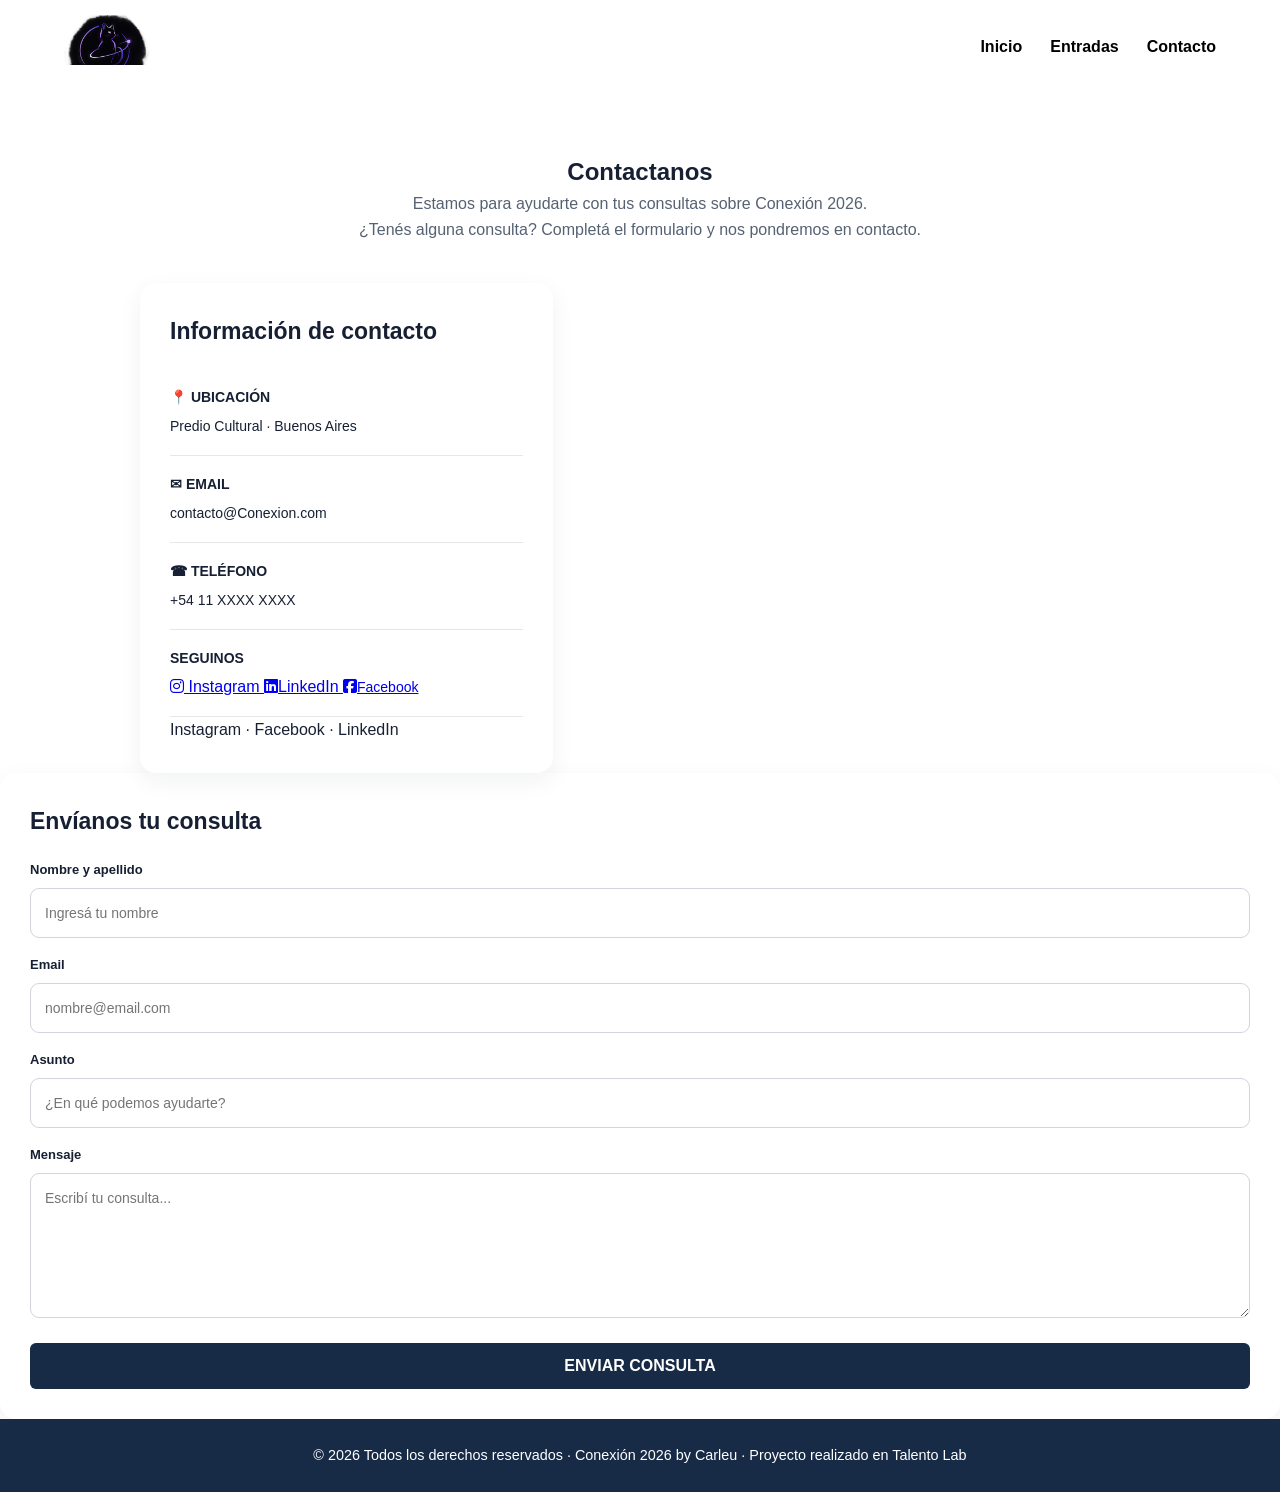
==== contacto.html @ f3ded73e "Update contacto.html" ====
<!DOCTYPE html>
<html lang="es">

<head>
    <meta charset="UTF-8">
    <meta name="viewport" content="width=device-width, initial-scale=1.0">
    <title>Contacto | Conexión 2026</title>
    <link rel="icon" type="logo/png" href="img/logo2.png">
    <link rel="stylesheet" href="style.css">
    <link rel="stylesheet" href="https://cdnjs.cloudflare.com/ajax/libs/font-awesome/6.5.2/css/all.min.css">
</head>

<body>
    <div class="pagina">
        <header>
            <div class="logo"><img src="img/logo2.png" alt="Conexión 2026" class="logo-img"></div>

            <!-- MENÚ DE NAVEGACIÓN -->
            <nav class="menu">
                <ul class="flex-menu">
                    <li><a href="index.html">Inicio</a></li>
                    <li><a href="entrada.html">Entradas</a></li>
                    <li><a href="contacto.html">Contacto</a></li>
                </ul>
            </nav>
        </header>
        <main>
            <section class="contactanos">
                <div class="contactanos-contenido">
                    <h1>Contactanos</h1>
                    <p>Estamos para ayudarte con tus consultas sobre Conexión 2026.</p>

                    <p>
                        ¿Tenés alguna consulta?
                        Completá el formulario y nos pondremos en contacto.
                    </p>
                </div>
            </section>



            <div class="contact-grid">

                <section class="info">
                    <h2>Información de contacto</h2>

                    <div class="info-item">
                        <strong>📍 UBICACIÓN</strong>
                        <span>Predio Cultural · Buenos Aires</span>
                    </div>

                    <div class="info-item">
                        <strong>✉ EMAIL</strong>
                        <span>contacto@Conexion.com</span>
                    </div>

                    <div class="info-item">
                        <strong>☎ TELÉFONO</strong>
                        <span>+54 11 XXXX XXXX</span>
                    </div>

                    <div class="info-item">
                        <strong>SEGUINOS</strong>
                        <a href="https://www.instagram.com/" target="_blank">
                            <i class="fa-brands fa-instagram"></i> Instagram
                        </a>
                        <a href="https://www.linkedin.com/" target="_blank">
                            <i class="fa-brands fa-linkedin"></i>LinkedIn
                        </a>
                        <a href="https://www.facebook.com/" target="_blank">
                            <i class="fa-brands fa-square-facebook"></i><span>Facebook</span>
                        </a>
                    </div>
                        <span>Instagram · Facebook · LinkedIn</span>
                    </div>


                </section>

                <section class="form">
                    <h2>Envíanos tu consulta</h2>

                    <form id="contactForm" action="https://formspree.io/f/xgavrzdl" method="POST">
                        <div class="field">
                            <label for="name">Nombre y apellido</label>
                            <input id="name" name="name" type="text" placeholder="Ingresá tu nombre" required>
                        </div>

                        <div class="field">
                            <label for="email">Email</label>
                            <input id="email" name="email" type="email" placeholder="nombre@email.com" required>
                        </div>

                        <div class="field">
                            <label for="subject">Asunto</label>
                            <input id="subject" name="subject" type="text" placeholder="¿En qué podemos ayudarte?" required>
                        </div>

                        <div class="field">
                            <label for="messageText">Mensaje</label>
                            <textarea id="messageText" placeholder="Escribí tu consulta..." required></textarea>
                        </div>

                        <button class="submit" type="submit">ENVIAR CONSULTA</button>

                        <div id="message">
                            Tu consulta fue registrada correctamente.
                        </div>
                    </form>
                    
                </section>

            </div>
        </main>

        <footer>
            <p>© 2026 Todos los derechos reservados · Conexión 2026 by Carleu · Proyecto realizado en Talento Lab</p>
        </footer>

    </div>

</body>

</html>
---- style.css ----
/* ESTILOS GENERALES*/
* {
    box-sizing: border-box;
    margin: 0;
    padding: 0;
}
html{
    scroll-behavior: smooth;
}

body {
    font-family: "Roboto", sans-serif;
    background-color: #f4f6f8;
    color: #172033;
    line-height: 1.6;
}
.pagina {
    width: 100%;
    max-width: 1400px;
    margin: 0 auto;
    background-color: white;
    min-height: 100vh;
}

/*HEADER*/
header {
    background-color: #ffffff;
    color: rgb(255, 254, 254);
    padding: 15px 5%;
    display: flex;
    align-items: center;
    justify-content: space-between;
}

.logo {
    font-size: 1.8rem;
    font-weight: bold;
}

.logo-img {
    height: 50px;

}

/* MENÚ*/
.menu {
    display: block;
}

.flex-menu {
    display: flex;
    list-style: none;
    gap: 28px;
}

.flex-menu a {
    color: rgb(0, 0, 0);
    text-decoration: none;
    font-weight: 600;
    transition: opacity 0.2s ease;
}

.flex-menu a:hover {
    opacity: 0.7;
}


/* CONTENIDO GENERAL*/
.main {
    width: 100%;
}


/* PÁGINA DE INICIO*/
.hero {
    width: 100%;
    min-height: 650px;
    display: flex;
    flex-direction: row;
    background-color: #172a46;
    color: white;
    overflow: hidden;
}
 

.hero-content {
    width: 55%;
    display: flex;
    flex-direction: column;
    justify-content: center;
    align-items: flex-start;
    text-align: left;
    padding: 70px 7%;
}

.etiqueta {
    margin-bottom: 22px;
    font-size: 0.85rem;
    letter-spacing: 2px;
    font-weight:bold;
    opacity: 0.8;
}

.hero h1 {
    font-size: clamp(2.5rem, 5vw, 6rem);
    line-height: 0.95;
    margin-bottom: 28px;
}

.hero h1 span {
    color: #b9a7ff;
}

.descripcion {
    font-size: 1.1rem;
    max-width: 520px;
    margin-bottom: 32px;
    opacity: 0.9;
}

.botones {
    display: flex;
    justify-content: flex-end;
    gap: 15px;
    flex-wrap: wrap;
}

.btn {
    display: inline-block;
    padding: 14px 25px;
    border-radius: 6px;
    text-decoration: none;
    font-weight: bold;
    transition: transform 0.2s ease,
    opacity 0.2s ease;
}
.btn:hover{
    transform: translateY(-2px);
    opacity: 0.9;
}
.btn-principal {
    background-color: white;
    color: #172a46;
}

.btn-secundario {
    border: 1px solid white;
    color: white;
}

.datos-evento {
    display: flex;
    justify-content: flex-start;
    gap: 50px;
    margin-top: 45px;
}

.datos-evento div {
    display: flex;
    flex-direction: column;
    gap: 3px;
}

.datos-evento strong {
    font-size: 0.85rem;
    letter-spacing: 0.5px;
}
.datos-evento span {
    opacity: 0.7;
    font-size: 0.9rem;
}
/*IMAGEN DEL HERO*/
.hero-imagen {
    width: 45%;
    min-height: 650px;
}
.hero-imagen img {
    width: 100%;
    height: 100%;
    display: block;
    object-fit: cover;
    object-position: center;
}
/* INFORMACIÓN DEL INICIO*/
.informacion {
    padding: 100px 10%;

    background-color: white;

    text-align: center;
}

.informacion-contenido {
    max-width: 750px;

    margin: 0 auto;
}

.seccion-etiqueta {
    margin-bottom: 15px;

    font-size: 0.8rem;

    letter-spacing: 2px;

    font-weight: bold;

    color: #5f6b7a;
}

.informacion h2 {
    font-size: clamp(2rem, 4vw, 3.5rem);

    line-height: 1.1;

    margin-bottom: 25px;

    color: #172033;
}

.informacion p {
    max-width: 650px;

    margin: 0 auto 18px;

    color: #566173;

    font-size: 1.05rem;
}

.link-contacto {
    display: inline-block;

    margin-top: 20px;

    color: #172a46;

    font-weight: bold;

    text-decoration: none;

    border-bottom: 1px solid #172a46;

    padding-bottom: 3px;
}

.link-contacto:hover {
    opacity: 0.7;
}


/* =========================================
   PÁGINA DE ENTRADAS
========================================= */
.banner {
    background: linear-gradient(135deg, #2d4f82, #06224b);
    color: white;
    text-align: center;
    padding: 65px 20px 60px;
}


.banner-etiqueta {
    margin-bottom: 12px;
    font-size: 0.85rem;
    letter-spacing: 2px;
    font-weight: bold;
    color: #b9a7ff;
}


.banner h1 {
    font-size: clamp(2.2rem, 5vw, 3.5rem);
    margin-bottom: 18px;
}


.banner-descripcion {
    max-width: 700px;
    margin: 0 auto 28px;
    font-size: 1.05rem;
    line-height: 1.6;
    color: #ffffff;
}


.banner-datos {
    display: flex;
    justify-content: center;
    align-items: stretch;
    gap: 20px;
    max-width: 900px;
    margin: 0 auto;
}


.banner-datos div {
    min-width: 200px;
    padding: 15px 20px;
    border: 1px solid rgba(255, 255, 255, 0.25);
    border-radius: 8px;
    background-color: rgba(255, 255, 255, 0.08);
}


.banner-datos strong {
    display: block;
    margin-bottom: 5px;
    font-size: 0.85rem;
    letter-spacing: 1px;
}


.banner-datos span {
    font-size: 0.95rem;
}

.span h4
.main {
    background-color: white;
}

.entrada {
    padding: 80px 7%;
    text-align: center;
}

.entrada h1 {
    color: #172033;
    font-size: clamp(2rem, 5vw, 3.5rem);
    margin-bottom: 15px;
}

.intro {
    color: #566173;
    margin-bottom: 45px;
}

.entradas-container {
    display: flex;
    justify-content: center;
    gap: 30px;
    max-width: 900px;
    margin: 0 auto;
}

.entrada-card {
    width: 100%;
    max-width: 380px;

    padding: 35px;

    background-color: #f5f6f8;

    border: 1px solid #e1e4e8;

    border-radius: 10px;

    text-align: left;
}

.entrada-card h2 {
    color: #172a46;
    margin-bottom: 15px;
}

.entrada-card .descripcion {
    color: #566173;
    font-size: 1rem;
    margin-bottom: 20px;
}

.precio {
    color: #172a46;

    font-size: 1.8rem;

    font-weight: bold;

    margin-bottom: 25px;
}

.entrada-card label {
    display: block;

    color: #172033;

    font-weight: bold;

    margin-bottom: 8px;
}

.entrada-card input {
    width: 100%;

    padding: 12px;

    border: 1px solid #cdd2d8;

    border-radius: 6px;

    margin-bottom: 15px;
}

.entrada-card button {
    width: 100%;

    padding: 13px;

    border: none;

    border-radius: 6px;

    background-color: #172a46;

    color: white;

    font-weight: bold;

    cursor: pointer;
}

.entrada-card button:hover {
    opacity: 0.85;
}


/* =========================================
   PÁGINA DE CONTACTO
========================================= */

.contactanos-contenido {
    max-width: 750px;

    margin: 0 auto;
}
.contactanos{
  background-color: #ffffff;
  color: #172033;
  text-align: center;
  padding: 60px 20px 40px;
  border-botton: 1px solid #e1e4e8;
}

.contactanos h1 {
    color: #172033;
}
.contactanos p {
    color: #566173;
}

.contact-grid {
  display: grid;
  grid-template-columns: .85fr 1.15fr;
  gap: 28px;
  align-items: start;
  max-width:1000px;
  margin: 0 auto;
}

.info,
.form {
  background: rgb(255, 255, 255);
  border-radius: 16px;
  padding: 30px;
  box-shadow: 0 8px 24px rgba(11, 31, 58, .06);
}

.info h2,
.form h2 {
  color: var(--dark);
  font-size: 23px;
  margin-bottom: 20px;
}

.info-item {
  padding: 17px 0;
  border-bottom: 1px solid #e5e7eb;
}

.info-item:last-child {
  border-bottom: 0;
}

.info-item strong {
  display: block;
  color: var(--blue);
  margin-bottom: 4px;
  font-size: 14px;
}

.info-item span {
  color: var(--muted);
  font-size: 14px;
}

.field {
  margin-bottom: 17px;
}

label {
  display: block;
  margin-bottom: 7px;
  font-size: 13px;
  font-weight: 700;
  color: var(--text);
}

input,
textarea {
  width: 100%;
  border: 1px solid #d1d5db;
  border-radius: 9px;
  padding: 13px 14px;
  font: inherit;
  font-size: 14px;
  outline: none;
  background: white;
}

input:focus,
textarea:focus {
  border-color: var(--violet);
  box-shadow: 0 0 0 3px rgba(108, 99, 255, .12);
}

textarea {
  min-height: 145px;
  resize: vertical;
}

.submit {
    display: block;
  width: 100%;
  padding: 14px 25px;
  margin-top: 15px;
  border: none;
  border-radius: 6px;
  background-color: #172a46;
  color: white;

  font-size: 1rem;
  font-weight: bold;
  cursor: pointer;
  text-align: center;
}

.submit:hover {
  opacity: 0.85;
}

#message {
  display: none;
  margin-top: 15px;
  padding: 12px;
  border-radius: 6px;
  background-color: #eef1f5;
  color: #172033;
  font-size: 14px;
  text-align: center;
}
/* =========================================
   FOOTER
========================================= */

footer {
    background-color: #172a46;

    color: white;

    text-align: center;

    padding: 25px 5%;

    font-size: 0.9rem;
}


/* =========================================
   RESPONSIVE
========================================= */

@media (max-width: 900px) {
    .header {
        padding: 16px 5%;
        flex-direction: column;
        gap: 15px;
    }
    .header {
        padding: 16px 5%;
        flex-direction: column;
        gap: 15px;
    }

    .hero {
        min-height: auto;
    }

    .hero-content {
        padding: 60px 6%;
    }

    .datos-evento {
        gap: 30px;
    }

    .flex-menu {
        gap: 15px;
    }

    .entrada {
        padding: 45px 5%;
    }

    .entrada h1 {
        font-size: 2.1rem;
        padding: 60px 7%;
    }

    .entradas-container {
        flex-direction: column;
        align-items: center;
    }   

    .entrada-card {
        max-width: 100%;
    }

    .contacto {
        padding: 60px 7%;
    }
    .contact-grid {
    grid-template-columns: 1fr;
  }

}


/* =========================================
   CELULARES
========================================= */

@media (max-width: 700px) {

    .pagina {
        width: 100%;
    }


    /* HEADER */

    header {
        padding: 18px 5%;

        flex-direction: column;

        gap: 15px;
    }

    .flex-menu {
        gap: 18px;
    }


    /* HERO */

    .hero {
        flex-direction: column;

        min-height: auto;
    }

    .hero-content {
        width: 100%;

        order: 2;

        padding: 55px 7%;

        align-items: flex-start;

        text-align: left;
    }

    .hero h1 {
        font-size: clamp(2.5rem, 12vw, 4rem);
    }

    .hero-imagen {
        width: 100%;

        order: 1;

        min-height: 350px;

        height: 350px;
    }

    .hero-imagen img {
        height: 350px;
    }


    /* BOTONES */

    .botones {
        width: 100%;

        flex-direction: column;

        align-items: stretch;
    }

    .btn {
        width: 100%;

        text-align: center;
    }


    /* DATOS */

    .datos-evento {
        width: 100%;

        flex-direction: column;

        gap: 20px;

        margin-top: 35px;
    }


    /* INFORMACIÓN */

    .informacion {
        padding: 70px 7%;
    }

    .informacion h2 {
        font-size: 2.2rem;
    }

    /*entrada*/
    .entrada-card {
        width: 100%;

        order: 1;

        padding: 55px 7%;

        align-items: flex-start;

        text-align: left;
    }
    
    .banner {
        padding: 50px 7%;
    }


    .banner h1 {
        font-size: 2.3rem;
    }


    .banner-descripcion {
        font-size: 1rem;
        margin-bottom: 25px;
    }


    .banner-datos {
        flex-direction: column;
        gap: 12px;
    }


    .banner-datos div {
        width: 100%;
        min-width: auto;
    }


    /* FOOTER */

    footer {
        padding: 22px 5%;
    }

}
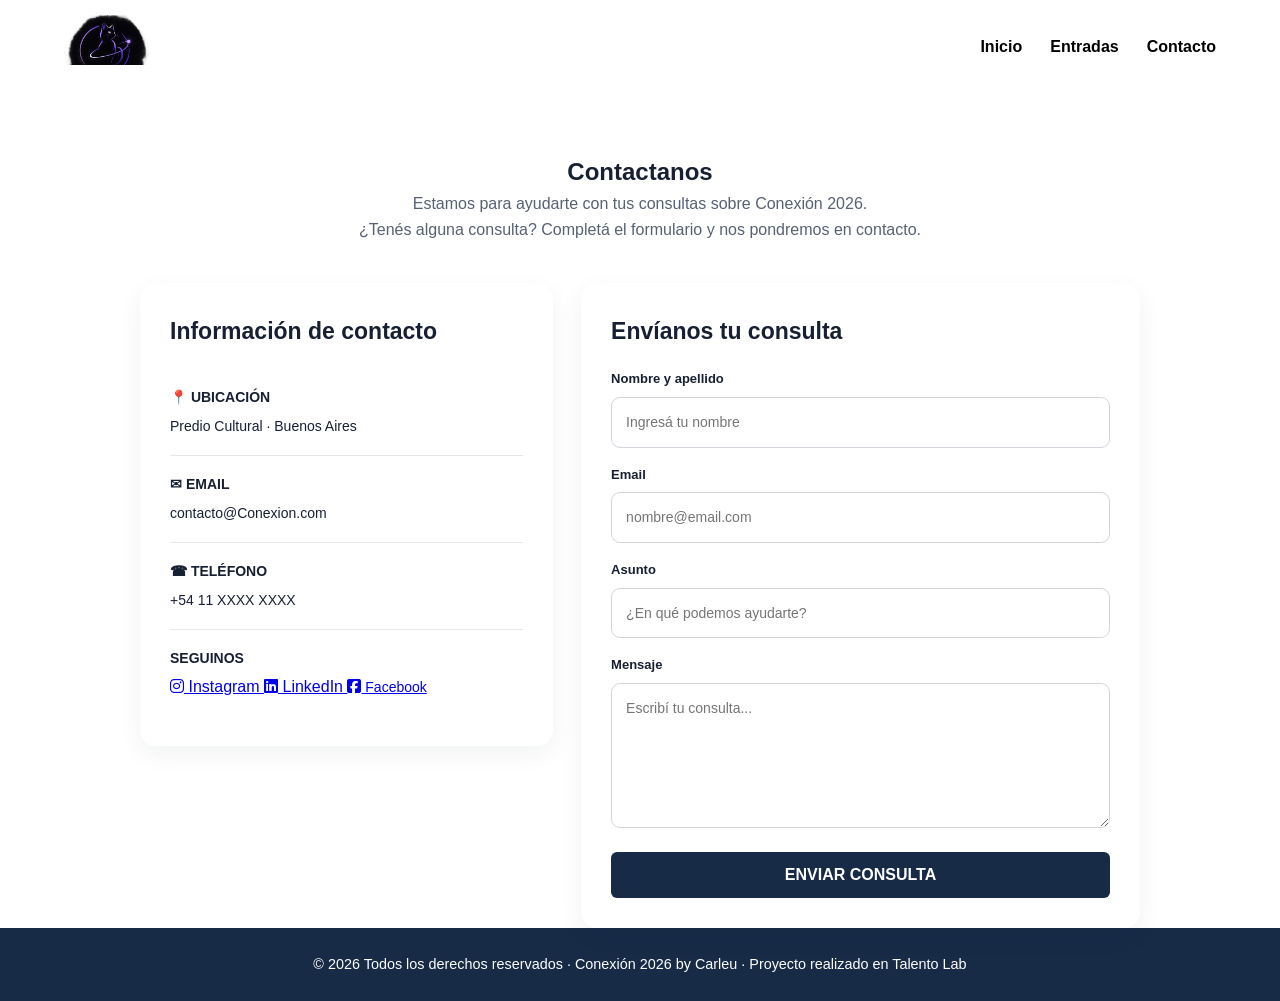
==== commit 3cb92db9: "Update contacto.html" ====
--- a/contacto.html
+++ b/contacto.html
@@ -62,18 +62,16 @@
                     <div class="info-item">
                         <strong>SEGUINOS</strong>
                         <a href="https://www.instagram.com/" target="_blank">
-                            <i class="fa-brands fa-instagram"></i> Instagram
+                            <i class="fa-brands fa-instagram"></i> Instagram 
                         </a>
                         <a href="https://www.linkedin.com/" target="_blank">
-                            <i class="fa-brands fa-linkedin"></i>LinkedIn
+                            <i class="fa-brands fa-linkedin"></i> LinkedIn 
                         </a>
                         <a href="https://www.facebook.com/" target="_blank">
-                            <i class="fa-brands fa-square-facebook"></i><span>Facebook</span>
+                            <i class="fa-brands fa-square-facebook"></i><span> Facebook </span>
                         </a>
                     </div>
-                        <span>Instagram · Facebook · LinkedIn</span>
-                    </div>
-
+                
 
                 </section>
 
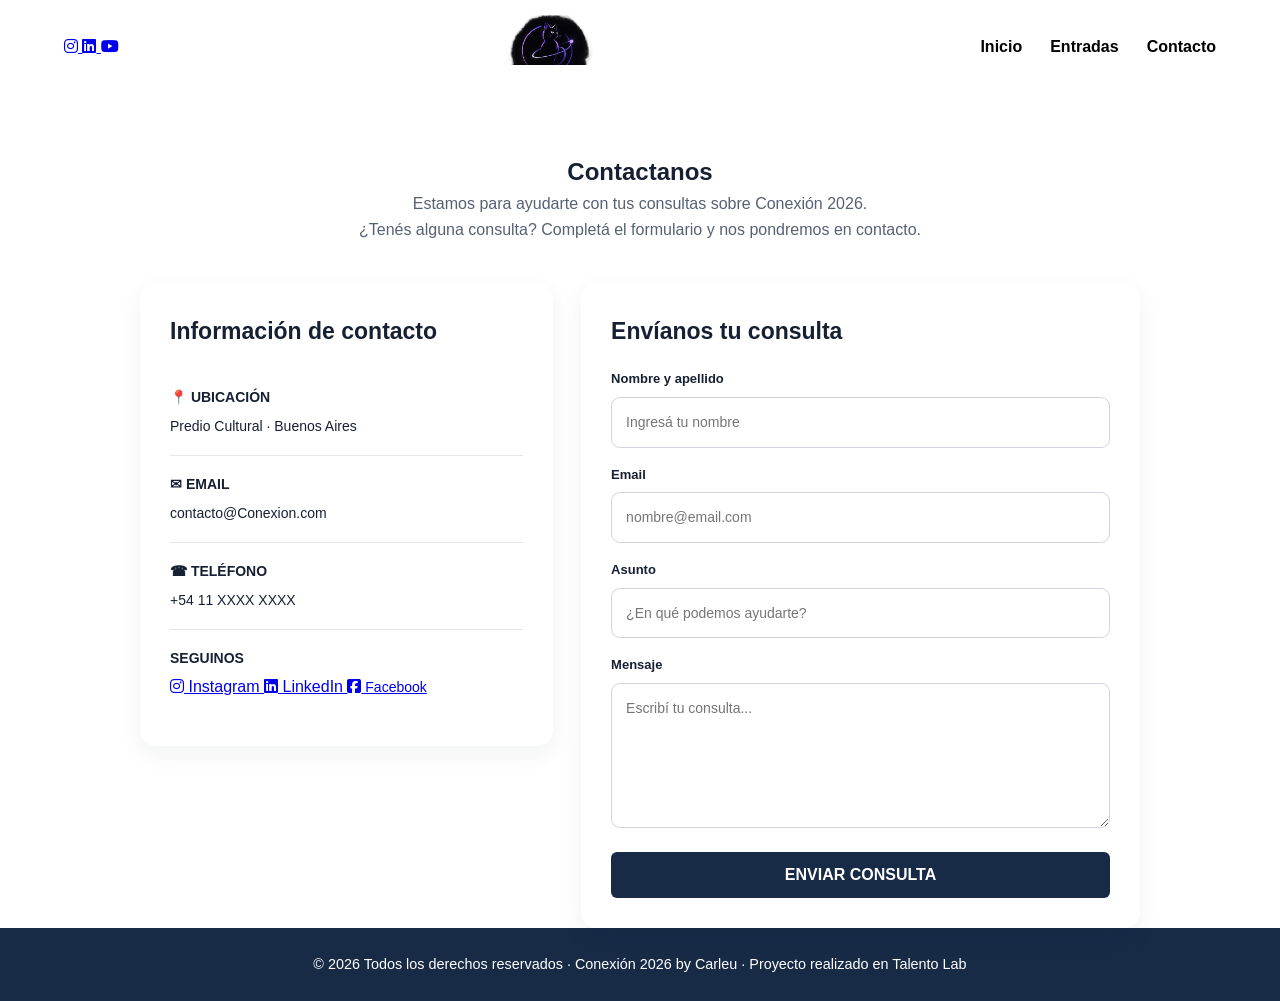
==== commit 15527569: "Add social media icons to header Added social media links to the header section." ====
--- a/contacto.html
+++ b/contacto.html
@@ -13,6 +13,19 @@
 <body>
     <div class="pagina">
         <header>
+
+            <div class="redes-header">
+                <a href="https://www.instagram.com/" target="_blank">
+                    <i class="fa-brands fa-instagram"></i>
+                </a>
+                <a href="https://www.linkedin.com/" target="_blank">
+                    <i class="fa-brands fa-linkedin"></i>
+                </a>
+                <a href="https://www.youtube.com/" target="_blank">
+                    <i class="fa-brands fa-youtube"></i>
+                </a>
+            </div>
+            
             <div class="logo"><img src="img/logo2.png" alt="Conexión 2026" class="logo-img"></div>
 
             <!-- MENÚ DE NAVEGACIÓN -->
--- a/style.css
+++ b/style.css
@@ -562,7 +562,6 @@
 /* =========================================
    FOOTER
 ========================================= */
-
 footer {
     background-color: #172a46;
 
@@ -574,7 +573,23 @@
 
     font-size: 0.9rem;
 }
-
+.redes{
+    display: flex;
+    justify-content: center;
+    gap: 20px;
+    margin-top:15px;
+}
+footer .redes a {
+
+    color:#ffffff;
+    font-size: 1.3rem;
+    text-decoration:none;
+    transition: opacity: 0.2s ease;
+}
+footer .redes a:hover{
+    opacity: 0.7;
+
+}
 
 /* =========================================
    RESPONSIVE
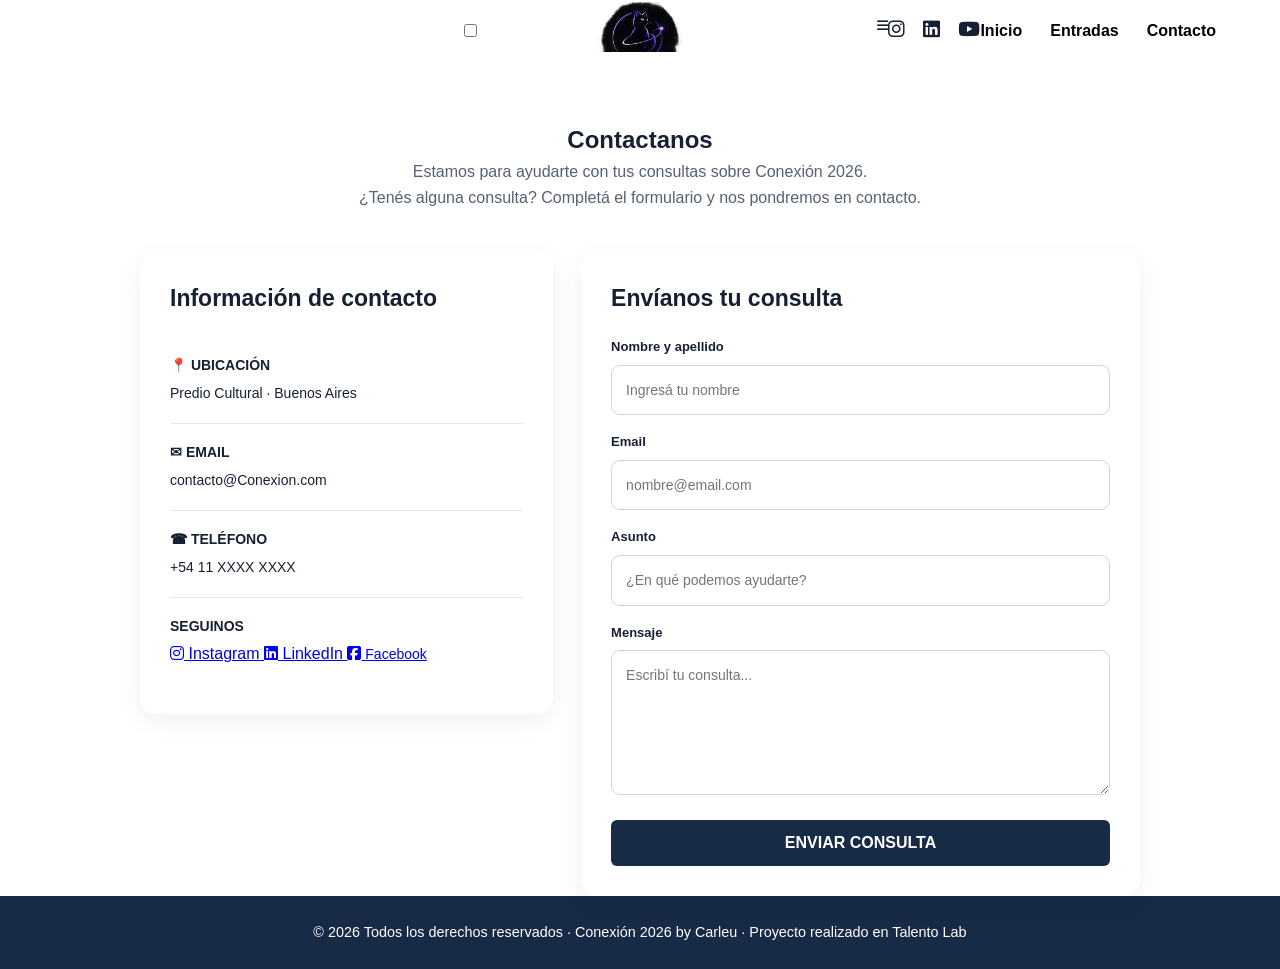
==== commit 02240dd3: "Add menu toggle checkbox and label to contacto.html" ====
--- a/contacto.html
+++ b/contacto.html
@@ -13,6 +13,12 @@
 <body>
     <div class="pagina">
         <header>
+
+            
+            <input type="checkbox" id="menu-toggle">
+            <label for="menu-toggle" class="menu-icon">
+                <i class="fa-solid fa-bars"></i>
+            </label>
 
             <div class="redes-header">
                 <a href="https://www.instagram.com/" target="_blank">
--- a/style.css
+++ b/style.css
@@ -24,8 +24,8 @@
 
 /*HEADER*/
 header {
+    position: relative;
     background-color: #ffffff;
-    color: rgb(255, 254, 254);
     padding: 15px 5%;
     display: flex;
     align-items: center;
@@ -33,13 +33,27 @@
 }
 
 .logo {
-    font-size: 1.8rem;
-    font-weight: bold;
+    position:absolute;
+    left: 50%;
+    transform: translateX(-50%);
 }
 
 .logo-img {
     height: 50px;
 
+}
+.redes-header{
+    display: flex;
+    gap: 18px;
+}
+.redes-header a {
+    color: #172033;
+    font-size: 1.2rem;
+    text-decoration: none;
+}
+
+.redes-header a:hover {
+    opacity: 0.6;
 }
 
 /* MENÚ*/
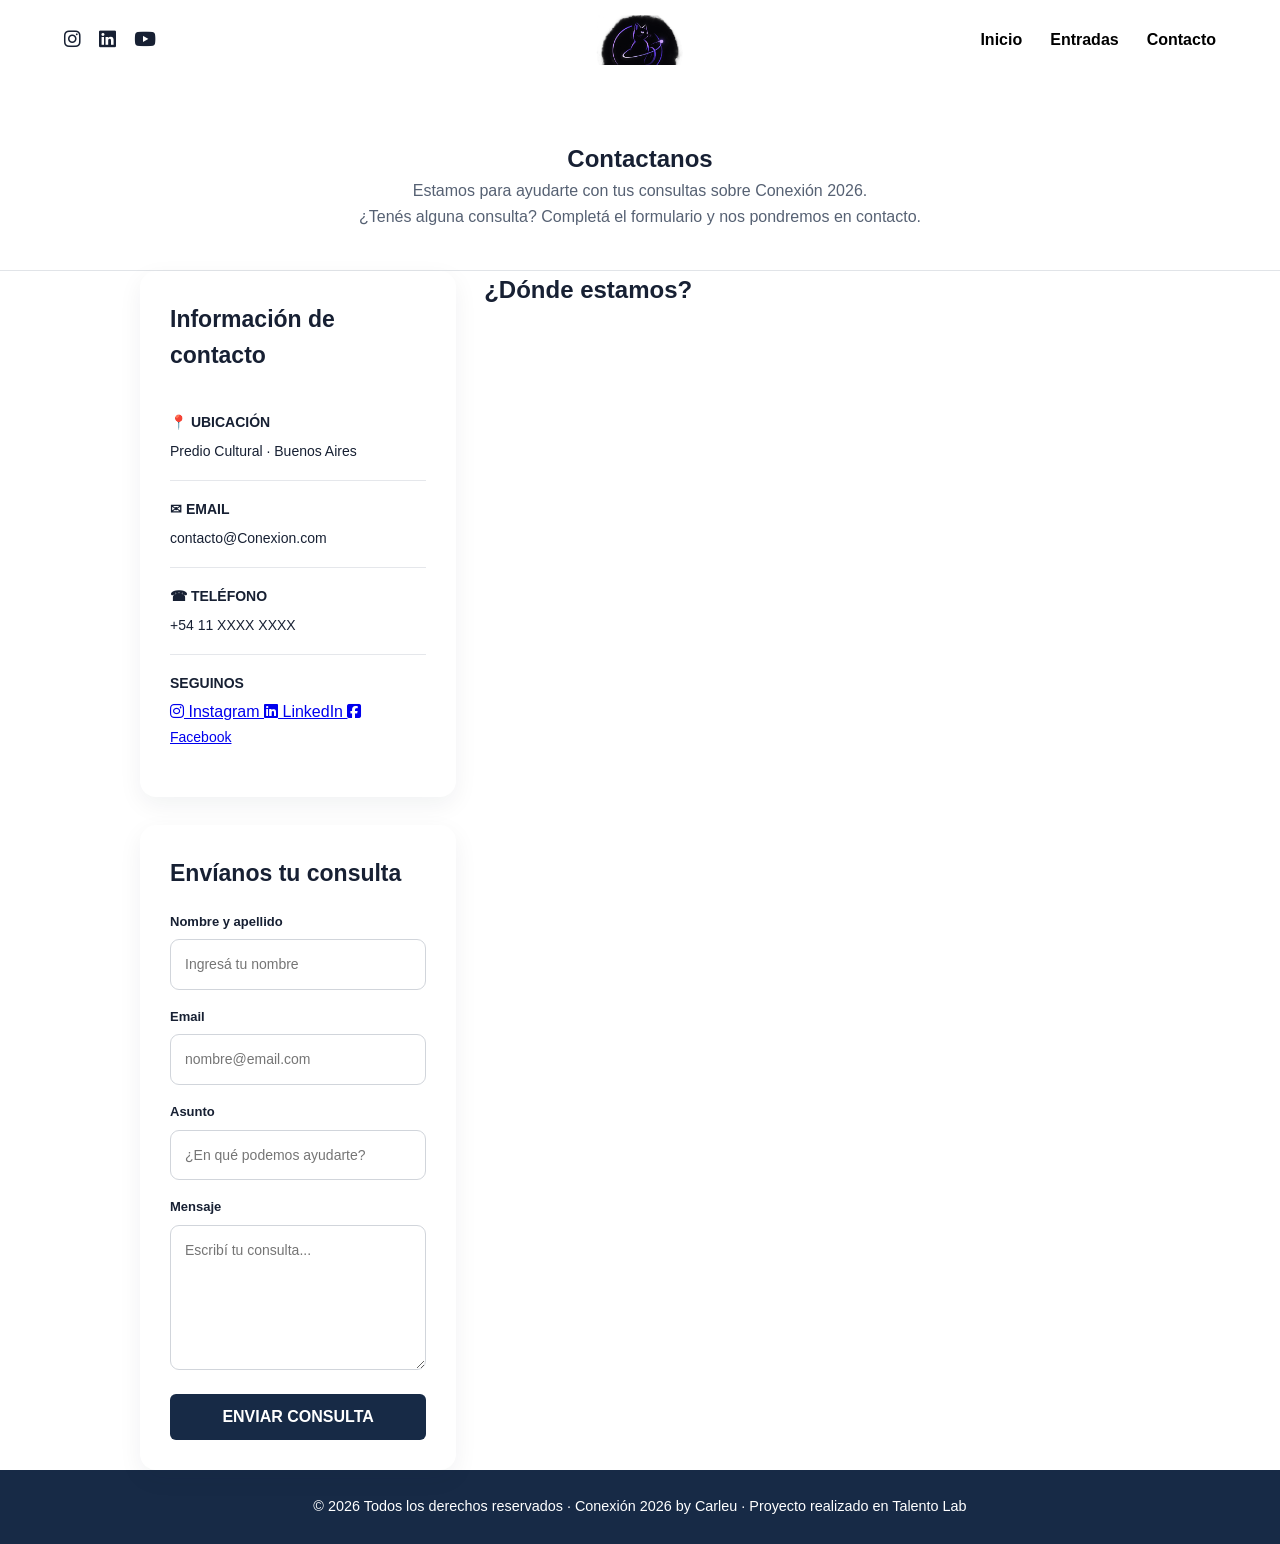
==== commit 4d3c3eb5: "Add location section with Google Maps iframe Added a new section for location with a Google Maps ifr" ====
--- a/contacto.html
+++ b/contacto.html
@@ -90,8 +90,18 @@
                             <i class="fa-brands fa-square-facebook"></i><span> Facebook </span>
                         </a>
                     </div>
-                
-
+                </section>
+                <section class="ubicacion">
+                    <h2>¿Dónde estamos?</h2>
+                    <iframe
+                        src="https://www.google.com/maps/"
+                        width="600"
+                        height="350"
+                        style="border:0;"
+                        allowfullscreen=""
+                        loading="lazy">
+                    </iframe>
+                    
                 </section>
 
                 <section class="form">
--- a/style.css
+++ b/style.css
@@ -25,31 +25,40 @@
 /*HEADER*/
 header {
     position: relative;
+    width: 100%;
     background-color: #ffffff;
     padding: 15px 5%;
+    min-height:80px;
     display: flex;
     align-items: center;
     justify-content: space-between;
 }
 
 .logo {
-    position:absolute;
+    position: absolute;
     left: 50%;
-    transform: translateX(-50%);
+    top: 50%;
+    transform: translate(-50%, -50%);
 }
 
 .logo-img {
     height: 50px;
-
+    display: block;
+
+}
+.logo a {
+    display: block;
 }
 .redes-header{
     display: flex;
+    align-items: center;
     gap: 18px;
 }
 .redes-header a {
     color: #172033;
     font-size: 1.2rem;
     text-decoration: none;
+    transition: opacity 0.2s ease;
 }
 
 .redes-header a:hover {
@@ -63,12 +72,13 @@
 
 .flex-menu {
     display: flex;
+    align-items: center;
     list-style: none;
     gap: 28px;
 }
 
 .flex-menu a {
-    color: rgb(0, 0, 0);
+    color: #000000;
     text-decoration: none;
     font-weight: 600;
     transition: opacity 0.2s ease;
@@ -78,10 +88,17 @@
     opacity: 0.7;
 }
 
+#menu-toggle {
+    display:none;
+}
+.menu-icon{
+    display: none;
+}
 
 /* CONTENIDO GENERAL*/
 .main {
     width: 100%;
+    blackground-color: white;
 }
 
 
@@ -329,10 +346,6 @@
     font-size: 0.95rem;
 }
 
-.span h4
-.main {
-    background-color: white;
-}
 
 .entrada {
     padding: 80px 7%;
@@ -453,7 +466,7 @@
   color: #172033;
   text-align: center;
   padding: 60px 20px 40px;
-  border-botton: 1px solid #e1e4e8;
+  border-bottom: 1px solid #e1e4e8;
 }
 
 .contactanos h1 {
@@ -598,191 +611,230 @@
     color:#ffffff;
     font-size: 1.3rem;
     text-decoration:none;
-    transition: opacity: 0.2s ease;
+    transition: opacity 0.2s ease;
 }
 footer .redes a:hover{
     opacity: 0.7;
 
 }
 
-/* =========================================
-   RESPONSIVE
-========================================= */
-
-@media (max-width: 900px) {
-    .header {
-        padding: 16px 5%;
+/* ===========================
+   RESPONSIVE 
+============================== */
+
+
+@media (max-width: 700px) {
+
+
+    /* PÁGINA */
+    .pagina {
+        width: 100%;
+    }
+
+
+    /* HEADER */
+    header {
+        min-height: 70px;
+        padding: 12px 5%;
+        display: flex;
+        align-items: center;
+        justify-content: space-between;
+        position: relative;
+    }
+
+
+    .logo {
+        position: absolute;
+        left: 50%;
+        top: 50%;
+        transform: translate(-50%, -50%);
+    }
+
+
+    .logo-img {
+        height: 42px;
+    }
+
+
+    /* Redes del header */
+    .redes-header {
+        display: none;
+    }
+
+
+    /* Hamburguesa */
+    .menu-icon {
+        display: block;
+        font-size: 1.5rem;
+        color: #172033;
+        cursor: pointer;
+        z-index: 30;
+    }
+
+
+    /* Menú */
+    .menu {
+        display: none;
+        position: absolute;
+        top: 70px;
+        left: 0;
+        width: 100%;
+        background-color: #ffffff;
+        border-top: 1px solid #e1e4e8;
+        z-index: 20;
+    }
+
+
+    #menu-toggle:checked ~ .menu {
+        display: block;
+    }
+
+
+    .flex-menu {
+        display: flex;
         flex-direction: column;
-        gap: 15px;
-    }
-    .header {
-        padding: 16px 5%;
+        width: 100%;
+        gap: 0;
+    }
+
+
+    .flex-menu li {
+        width: 100%;
+        text-align: center;
+        border-bottom: 1px solid #e1e4e8;
+    }
+
+
+    .flex-menu a {
+        display: block;
+        width: 100%;
+        padding: 15px;
+    }
+
+
+
+
+    /* HERO */
+    .hero {
+        display: flex;
         flex-direction: column;
-        gap: 15px;
-    }
-
-    .hero {
         min-height: auto;
     }
 
+
+    .hero-imagen {
+        width: 100%;
+        height: 350px;
+        min-height: 350px;
+        order: 1;
+    }
+
+
+    .hero-imagen img {
+        height: 350px;
+    }
+
+
     .hero-content {
-        padding: 60px 6%;
-    }
-
+        width: 100%;
+        order: 2;
+        padding: 55px 7%;
+        align-items: flex-start;
+        text-align: left;
+    }
+
+
+    .hero h1 {
+        font-size: clamp(2.5rem, 12vw, 4rem);
+    }
+
+
+
+
+    /* BOTONES */
+    .botones {
+        width: 100%;
+        display: flex;
+        flex-direction: column;
+        align-items: stretch;
+    }
+
+
+    .btn {
+        width: 100%;
+        text-align: center;
+    }
+
+
+
+
+    /* DATOS DEL EVENTO */
     .datos-evento {
-        gap: 30px;
-    }
-
-    .flex-menu {
-        gap: 15px;
-    }
-
+        width: 100%;
+        display: flex;
+        flex-direction: column;
+        gap: 20px;
+        margin-top: 35px;
+    }
+
+
+
+
+    /* INFORMACIÓN */
+    .informacion {
+        padding: 70px 7%;
+    }
+
+
+    .informacion h2 {
+        font-size: 2.2rem;
+    }
+
+
+
+
+    /* ENTRADAS */
     .entrada {
         padding: 45px 5%;
     }
 
+
     .entrada h1 {
         font-size: 2.1rem;
-        padding: 60px 7%;
-    }
+    }
+
 
     .entradas-container {
+        display: flex;
         flex-direction: column;
         align-items: center;
-    }   
+    }
+
 
     .entrada-card {
+        width: 100%;
         max-width: 100%;
-    }
-
-    .contacto {
+        padding: 35px;
+        text-align: left;
+    }
+
+
+
+
+    /* CONTACTO */
+    .contactanos {
         padding: 60px 7%;
     }
+
+
     .contact-grid {
-    grid-template-columns: 1fr;
-  }
-
-}
-
-
-/* =========================================
-   CELULARES
-========================================= */
-
-@media (max-width: 700px) {
-
-    .pagina {
-        width: 100%;
-    }
-
-
-    /* HEADER */
-
-    header {
-        padding: 18px 5%;
-
-        flex-direction: column;
-
-        gap: 15px;
-    }
-
-    .flex-menu {
-        gap: 18px;
-    }
-
-
-    /* HERO */
-
-    .hero {
-        flex-direction: column;
-
-        min-height: auto;
-    }
-
-    .hero-content {
-        width: 100%;
-
-        order: 2;
-
-        padding: 55px 7%;
-
-        align-items: flex-start;
-
-        text-align: left;
-    }
-
-    .hero h1 {
-        font-size: clamp(2.5rem, 12vw, 4rem);
-    }
-
-    .hero-imagen {
-        width: 100%;
-
-        order: 1;
-
-        min-height: 350px;
-
-        height: 350px;
-    }
-
-    .hero-imagen img {
-        height: 350px;
-    }
-
-
-    /* BOTONES */
-
-    .botones {
-        width: 100%;
-
-        flex-direction: column;
-
-        align-items: stretch;
-    }
-
-    .btn {
-        width: 100%;
-
-        text-align: center;
-    }
-
-
-    /* DATOS */
-
-    .datos-evento {
-        width: 100%;
-
-        flex-direction: column;
-
-        gap: 20px;
-
-        margin-top: 35px;
-    }
-
-
-    /* INFORMACIÓN */
-
-    .informacion {
-        padding: 70px 7%;
-    }
-
-    .informacion h2 {
-        font-size: 2.2rem;
-    }
-
-    /*entrada*/
-    .entrada-card {
-        width: 100%;
-
-        order: 1;
-
-        padding: 55px 7%;
-
-        align-items: flex-start;
-
-        text-align: left;
-    }
-    
+        grid-template-columns: 1fr;
+    }
+
+
+
+
+    /* BANNER DE ENTRADAS */
     .banner {
         padding: 50px 7%;
     }
@@ -811,10 +863,17 @@
     }
 
 
+
+
     /* FOOTER */
-
     footer {
         padding: 22px 5%;
     }
-
-}
+}
+
+
+
+
+
+    
+  
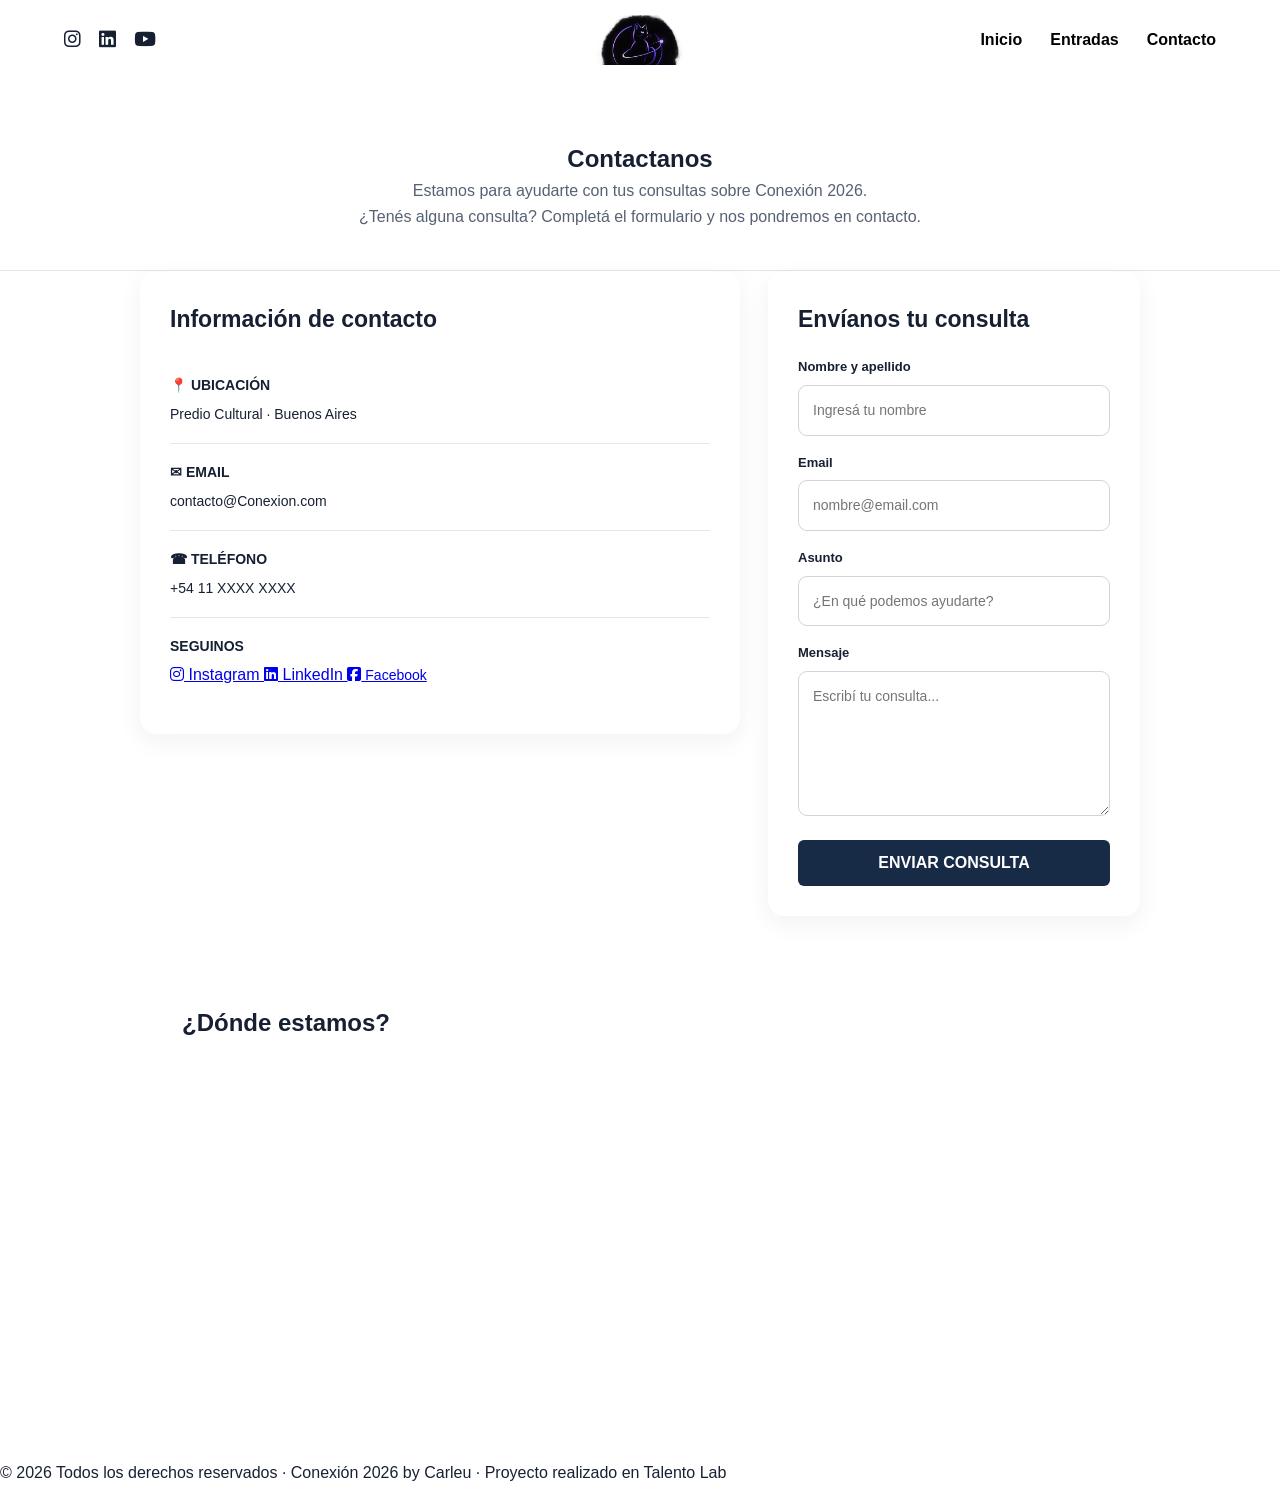
==== commit 17de785a: "Reorganize location section in contacto.html Moved the location section to a new position in the doc" ====
--- a/contacto.html
+++ b/contacto.html
@@ -91,18 +91,7 @@
                         </a>
                     </div>
                 </section>
-                <section class="ubicacion">
-                    <h2>¿Dónde estamos?</h2>
-                    <iframe
-                        src="https://www.google.com/maps/"
-                        width="600"
-                        height="350"
-                        style="border:0;"
-                        allowfullscreen=""
-                        loading="lazy">
-                    </iframe>
-                    
-                </section>
+                
 
                 <section class="form">
                     <h2>Envíanos tu consulta</h2>
@@ -136,6 +125,18 @@
                     </form>
                     
                 </section>
+                <section class="ubicacion">
+                    <h2>¿Dónde estamos?</h2>
+                    <iframe
+                        src="https://www.google.com/maps/"
+                        width="600"
+                        height="350"
+                        style="border:0;"
+                        allowfullscreen=""
+                        loading="lazy">
+                    </iframe>
+                    
+                </section>
 
             </div>
         </main>
--- a/style.css
+++ b/style.css
@@ -557,7 +557,7 @@
 }
 
 .submit {
-    display: block;
+  display: block;
   width: 100%;
   padding: 14px 25px;
   margin-top: 15px;
@@ -586,6 +586,22 @@
   font-size: 14px;
   text-align: center;
 }
+.ubicacion {
+    padding:60px 7%;
+    text-alighn:center;
+    background-color:#ffffff;
+.ubicacion h2 {
+    color:#172033;
+    margin-bottom:26px;
+}
+.ubicacion iframe {
+    width: 100%;
+    max-width:1000px;
+    height: 350px;
+    border: 0;
+    border.radius:10px;
+}
+
 /* =========================================
    FOOTER
 ========================================= */
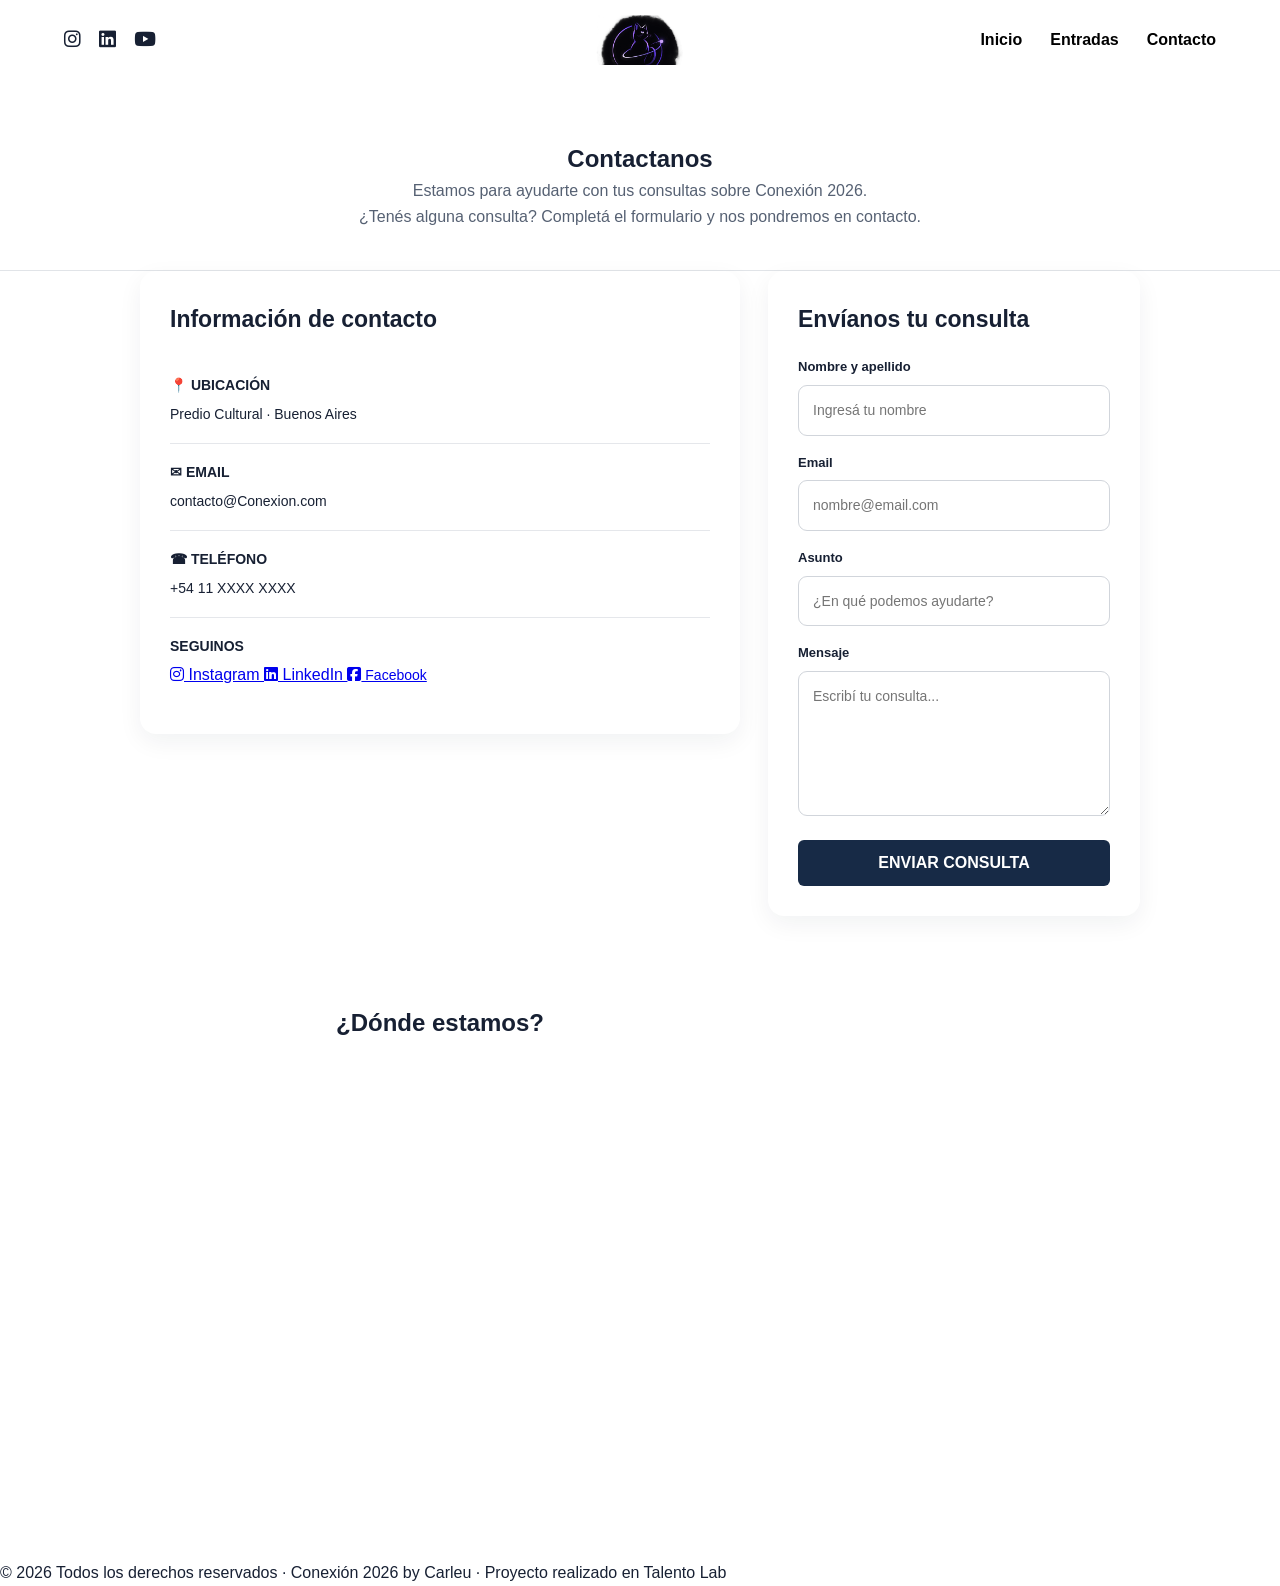
==== commit e72620ff: "Increase iframe height from 350 to 450 pixels" ====
--- a/contacto.html
+++ b/contacto.html
@@ -128,9 +128,9 @@
                 <section class="ubicacion">
                     <h2>¿Dónde estamos?</h2>
                     <iframe
-                        src="https://www.google.com/maps/"
+                        src="https://www.google.com/maps/embed?pb=..."
                         width="600"
-                        height="350"
+                        height="450"
                         style="border:0;"
                         allowfullscreen=""
                         loading="lazy">
--- a/style.css
+++ b/style.css
@@ -588,18 +588,18 @@
 }
 .ubicacion {
     padding:60px 7%;
-    text-alighn:center;
+    text-align:center;
     background-color:#ffffff;
 .ubicacion h2 {
     color:#172033;
-    margin-bottom:26px;
+    margin-bottom:25px;
 }
 .ubicacion iframe {
     width: 100%;
     max-width:1000px;
-    height: 350px;
+    height: 400px;
     border: 0;
-    border.radius:10px;
+    border-radius:10px;
 }
 
 /* =========================================
